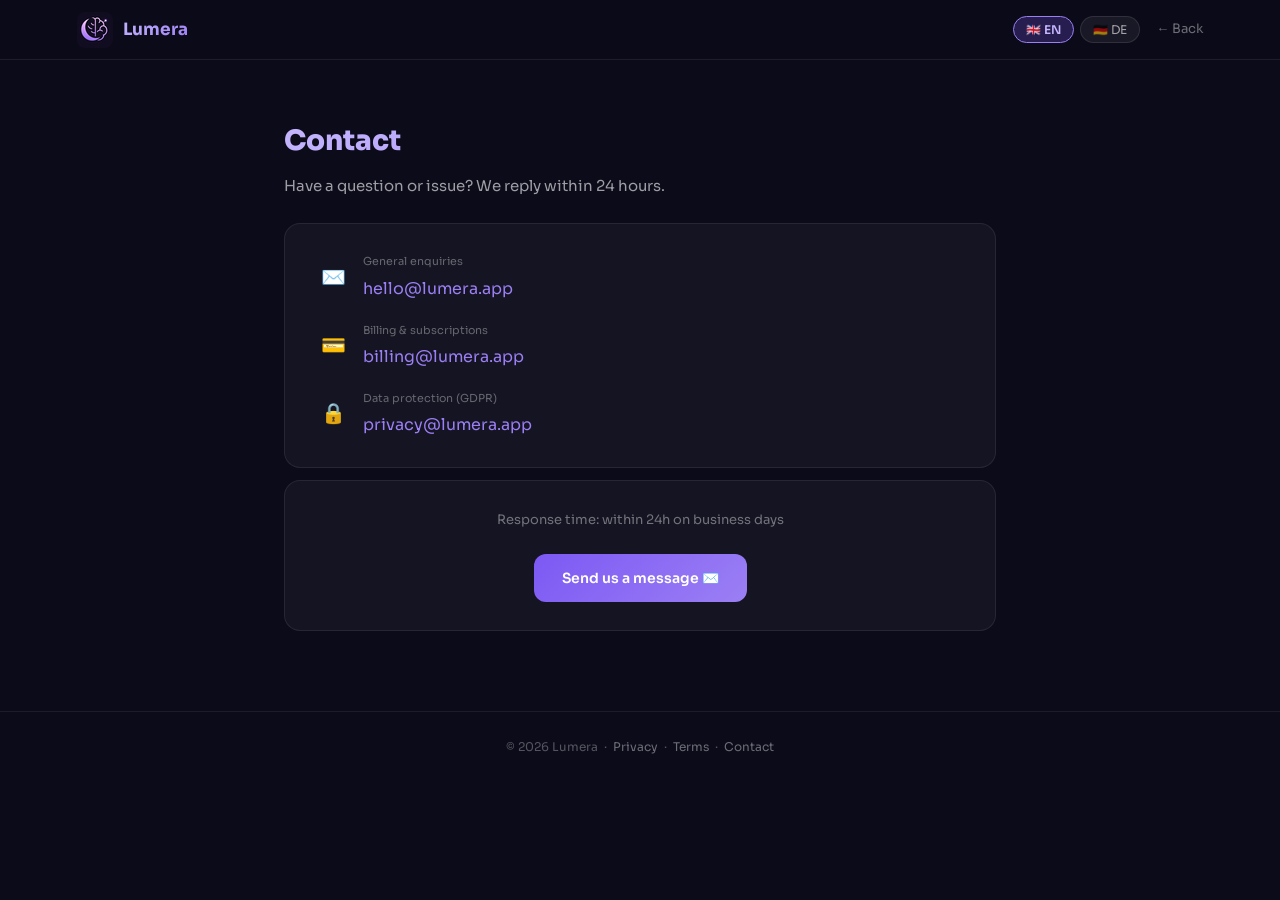
==== contact.html @ 7b41e8ac "Add contact.html with multilingual support" ====
<!DOCTYPE html>
<html lang="en">
<head>
<meta charset="UTF-8">
<meta name="viewport" content="width=device-width,initial-scale=1">
<title>Contact — Lumera</title>
<link href="https://fonts.googleapis.com/css2?family=Sora:wght@400;600;700;800&display=swap" rel="stylesheet">
<style>
  *{box-sizing:border-box;margin:0;padding:0}
  body{background:#0c0b1a;color:#e8e6f0;font-family:'Sora',sans-serif;line-height:1.75}
  a{color:#9b7ff4;text-decoration:none}
  a:hover{text-decoration:underline}
  nav{display:flex;align-items:center;justify-content:space-between;padding:0 6%;height:60px;border-bottom:1px solid rgba(255,255,255,.08);position:sticky;top:0;background:rgba(12,11,26,.92);backdrop-filter:blur(20px);z-index:99}
  .logo-row{display:flex;align-items:center;gap:10px;cursor:pointer;text-decoration:none}
  .lname{font-size:17px;font-weight:700;background:linear-gradient(135deg,#c4b5fd,#9b7ff4);-webkit-background-clip:text;-webkit-text-fill-color:transparent;background-clip:text}
  .lang-sw{display:flex;gap:6px}
  .lb{background:rgba(255,255,255,.06);border:1px solid rgba(255,255,255,.1);color:rgba(255,255,255,.6);padding:5px 12px;border-radius:20px;font-size:12px;font-family:inherit;cursor:pointer;transition:.2s}
  .lb.on{background:rgba(123,89,244,.25);border-color:#9b7ff4;color:#c4b5fd;font-weight:600}
  main{max-width:760px;margin:0 auto;padding:56px 24px 80px}
  h1{font-size:28px;font-weight:800;margin-bottom:8px;background:linear-gradient(135deg,#c4b5fd,#9b7ff4);-webkit-background-clip:text;-webkit-text-fill-color:transparent;background-clip:text}
  .updated{font-size:12px;color:rgba(255,255,255,.35);margin-bottom:40px;display:block}
  h2{font-size:15px;font-weight:700;color:#c4b5fd;margin-top:36px;margin-bottom:10px;letter-spacing:.01em}
  p{font-size:14px;color:rgba(255,255,255,.65);margin-bottom:12px}
  ul{padding-left:20px;margin-bottom:12px}
  li{font-size:14px;color:rgba(255,255,255,.65);margin-bottom:6px}
  .contact-card{background:rgba(255,255,255,.04);border:1px solid rgba(255,255,255,.08);border-radius:16px;padding:28px 32px;margin-top:24px}
  .ci{display:flex;align-items:center;gap:14px;margin-bottom:18px}
  .ci:last-child{margin-bottom:0}
  .ci-icon{font-size:20px;width:32px;text-align:center;flex-shrink:0}
  .ci-label{font-size:11px;color:rgba(255,255,255,.35);margin-bottom:3px}
  .btn-contact{display:inline-block;background:linear-gradient(135deg,#7c59f4,#9b7ff4);color:white;padding:12px 28px;border-radius:12px;font-size:14px;font-weight:600;text-decoration:none;margin-top:8px}
  footer{text-align:center;padding:24px;font-size:12px;color:rgba(255,255,255,.3);border-top:1px solid rgba(255,255,255,.07)}
  footer a{color:rgba(255,255,255,.4)}
  footer a:hover{color:#9b7ff4}
  [lang-block]{display:none}
  [lang-block].visible{display:block}
</style>
</head>
<body>
<nav>
  <a class="logo-row" href="index.html">
    <img src="[data-uri]" width="36" height="36" style="border-radius:8px;object-fit:cover">
    <span class="lname">Lumera</span>
  </a>
  <div style="display:flex;align-items:center;gap:16px">
    <div class="lang-sw">
      <button class="lb on" data-l="en" onclick="setLang('en')">🇬🇧 EN</button>
      <button class="lb" data-l="de" onclick="setLang('de')">🇩🇪 DE</button>
    </div>
    <a href="index.html" style="font-size:13px;color:rgba(255,255,255,.4)">← Back</a>
  </div>
</nav>
<main>

<div lang-block="en" class="visible">
  <h1>Contact</h1>
  <p style="color:rgba(255,255,255,.6);font-size:15px;margin-top:8px;margin-bottom:0">Have a question or issue? We reply within 24 hours.</p>

  <div class="contact-card">
    <div class="ci">
      <span class="ci-icon">✉️</span>
      <div><div class="ci-label">General enquiries</div><a href="mailto:hello@lumera.app">hello@lumera.app</a></div>
    </div>
    <div class="ci">
      <span class="ci-icon">💳</span>
      <div><div class="ci-label">Billing & subscriptions</div><a href="mailto:billing@lumera.app">billing@lumera.app</a></div>
    </div>
    <div class="ci">
      <span class="ci-icon">🔒</span>
      <div><div class="ci-label">Data protection (GDPR)</div><a href="mailto:privacy@lumera.app">privacy@lumera.app</a></div>
    </div>
  </div>
  <div class="contact-card" style="text-align:center;margin-top:12px">
    <p style="font-size:13px;color:rgba(255,255,255,.4);margin-bottom:14px">Response time: within 24h on business days</p>
    <a class="btn-contact" href="mailto:hello@lumera.app">Send us a message ✉️</a>
  </div>
</div>

<div lang-block="de">
  <h1>Kontakt</h1>
  <p style="color:rgba(255,255,255,.6);font-size:15px;margin-top:8px;margin-bottom:0">Haben Sie eine Frage oder ein Problem? Wir antworten innerhalb von 24 Stunden.</p>

  <div class="contact-card">
    <div class="ci">
      <span class="ci-icon">✉️</span>
      <div><div class="ci-label">Allgemeine Anfragen</div><a href="mailto:hello@lumera.app">hello@lumera.app</a></div>
    </div>
    <div class="ci">
      <span class="ci-icon">💳</span>
      <div><div class="ci-label">Abrechnung & Abonnements</div><a href="mailto:billing@lumera.app">billing@lumera.app</a></div>
    </div>
    <div class="ci">
      <span class="ci-icon">🔒</span>
      <div><div class="ci-label">Datenschutz (DSGVO)</div><a href="mailto:privacy@lumera.app">privacy@lumera.app</a></div>
    </div>
  </div>
  <div class="contact-card" style="text-align:center;margin-top:12px">
    <p style="font-size:13px;color:rgba(255,255,255,.4);margin-bottom:14px">Antwortzeit: innerhalb von 24h an Werktagen</p>
    <a class="btn-contact" href="mailto:hello@lumera.app">Nachricht senden ✉️</a>
  </div>
</div>

</main>

<footer>
  © 2026 Lumera &nbsp;·&nbsp;
  <a href="privacy.html">Privacy</a> &nbsp;·&nbsp;
  <a href="terms.html">Terms</a> &nbsp;·&nbsp;
  <a href="contact.html">Contact</a>
</footer>
<script>
  function setLang(l){
    document.querySelectorAll('[lang-block]').forEach(el=>{
      el.classList.toggle('visible', el.getAttribute('lang-block')===l);
    });
    document.querySelectorAll('.lb').forEach(b=>{
      b.classList.toggle('on', b.dataset.l===l);
    });
    localStorage.setItem('lumera_lang', l);
  }
  var saved = localStorage.getItem('lumera_lang') || 'en';
  setLang(saved);
</script>
</body>
</html>
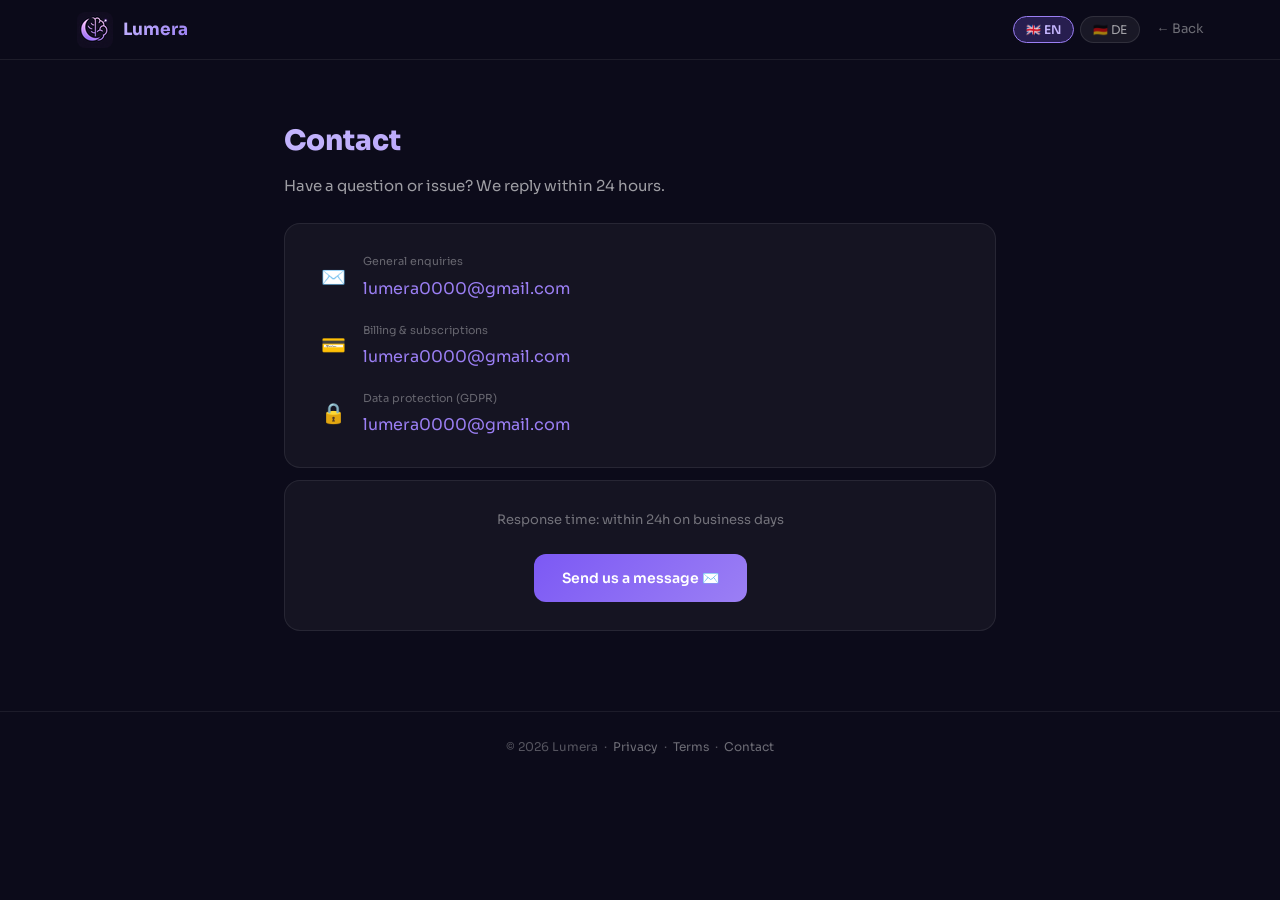
==== commit 61f6bade: "Update contact.html" ====
--- a/contact.html
+++ b/contact.html
@@ -59,15 +59,15 @@
   <div class="contact-card">
     <div class="ci">
       <span class="ci-icon">✉️</span>
-      <div><div class="ci-label">General enquiries</div><a href="mailto:hello@lumera.app">hello@lumera.app</a></div>
+      <div><div class="ci-label">General enquiries</div><a href="mailto:lumera0000@gmail.com">lumera0000@gmail.com</a></div>
     </div>
     <div class="ci">
       <span class="ci-icon">💳</span>
-      <div><div class="ci-label">Billing & subscriptions</div><a href="mailto:billing@lumera.app">billing@lumera.app</a></div>
+      <div><div class="ci-label">Billing & subscriptions</div><a href="mailto:lumera0000@gmail.com">lumera0000@gmail.com</a></div>
     </div>
     <div class="ci">
       <span class="ci-icon">🔒</span>
-      <div><div class="ci-label">Data protection (GDPR)</div><a href="mailto:privacy@lumera.app">privacy@lumera.app</a></div>
+      <div><div class="ci-label">Data protection (GDPR)</div><a href="mailto:lumera0000@gmail.com">lumera0000@gmail.com</a></div>
     </div>
   </div>
   <div class="contact-card" style="text-align:center;margin-top:12px">
@@ -83,15 +83,15 @@
   <div class="contact-card">
     <div class="ci">
       <span class="ci-icon">✉️</span>
-      <div><div class="ci-label">Allgemeine Anfragen</div><a href="mailto:hello@lumera.app">hello@lumera.app</a></div>
+      <div><div class="ci-label">Allgemeine Anfragen</div><a href="mailto:lumera0000@gmail.com">lumera0000@gmail.com</a></div>
     </div>
     <div class="ci">
       <span class="ci-icon">💳</span>
-      <div><div class="ci-label">Abrechnung & Abonnements</div><a href="mailto:billing@lumera.app">billing@lumera.app</a></div>
+      <div><div class="ci-label">Abrechnung & Abonnements</div><a href="lumera0000@gmail.com">lumera0000@gmail.com</a></div>
     </div>
     <div class="ci">
       <span class="ci-icon">🔒</span>
-      <div><div class="ci-label">Datenschutz (DSGVO)</div><a href="mailto:privacy@lumera.app">privacy@lumera.app</a></div>
+      <div><div class="ci-label">Datenschutz (DSGVO)</div><a href="mailto:lumera0000@gmail.com">lumera0000@gmail.com</a></div>
     </div>
   </div>
   <div class="contact-card" style="text-align:center;margin-top:12px">
